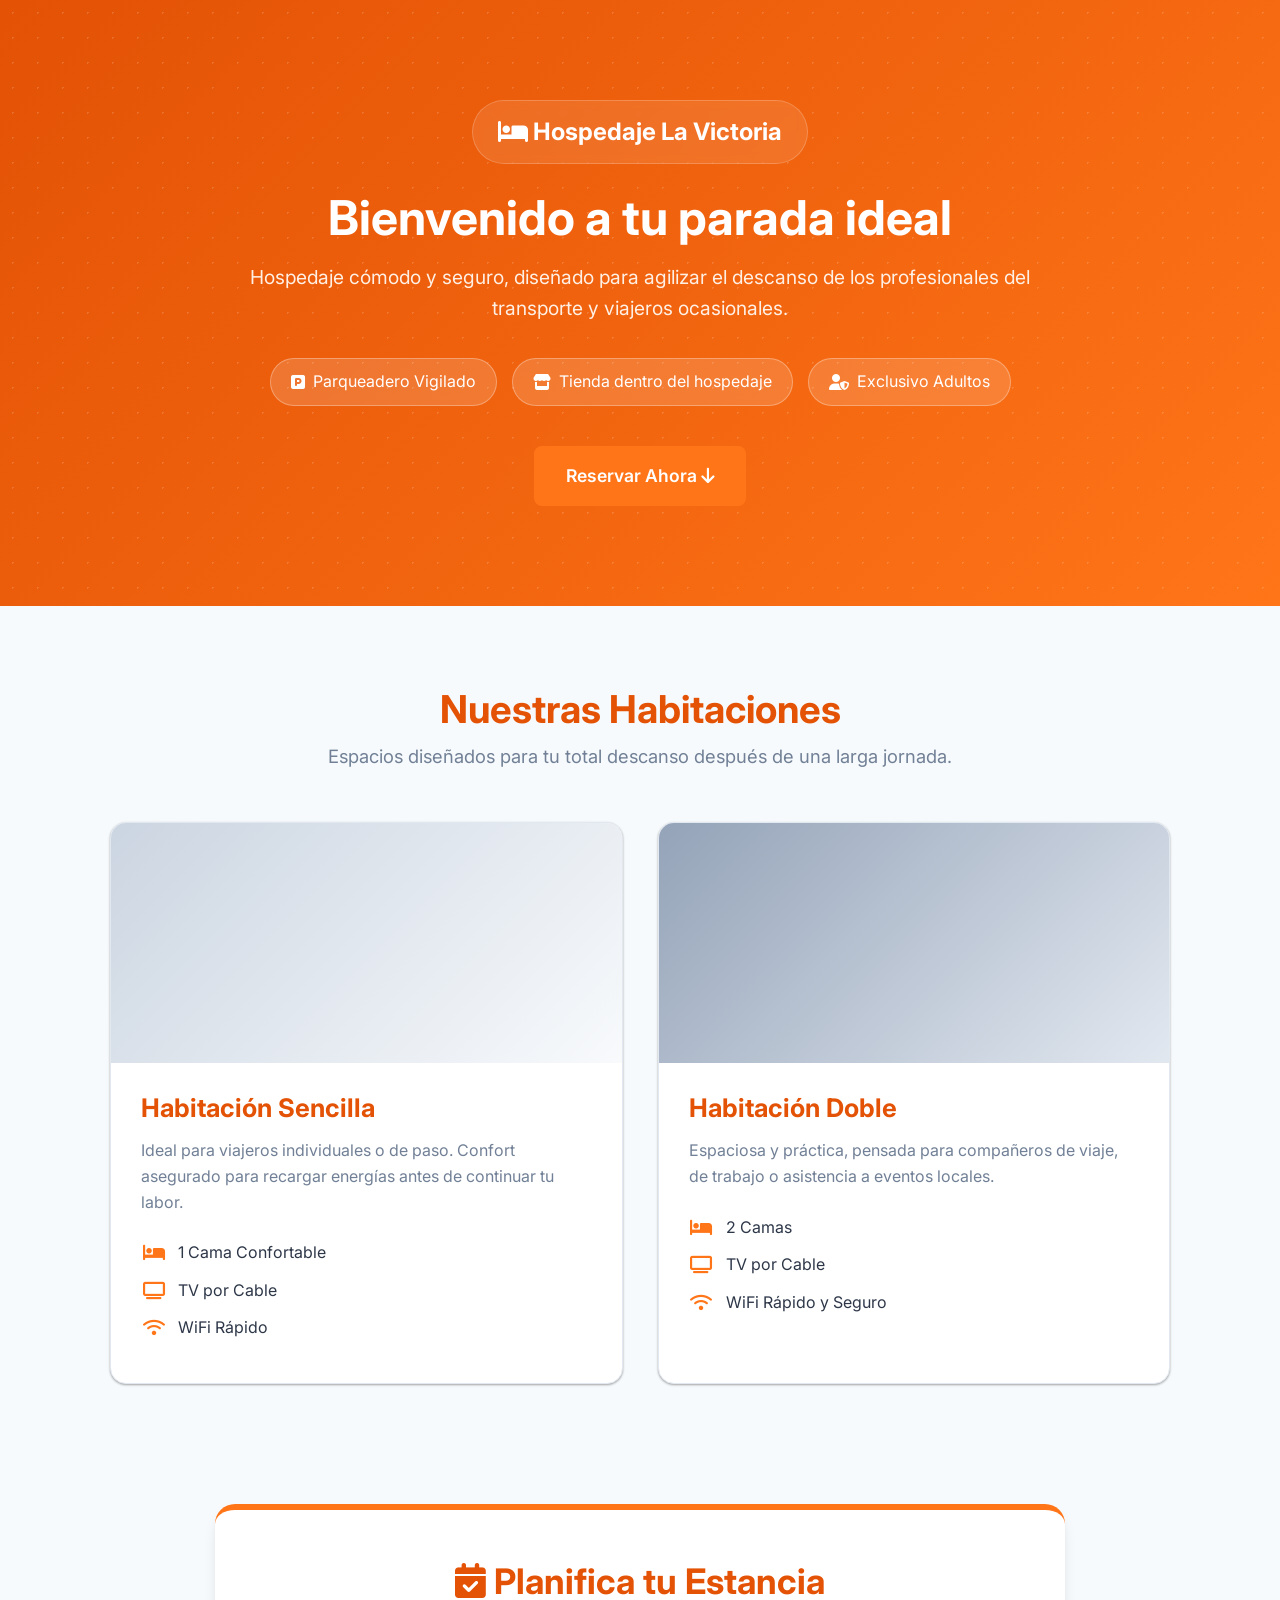
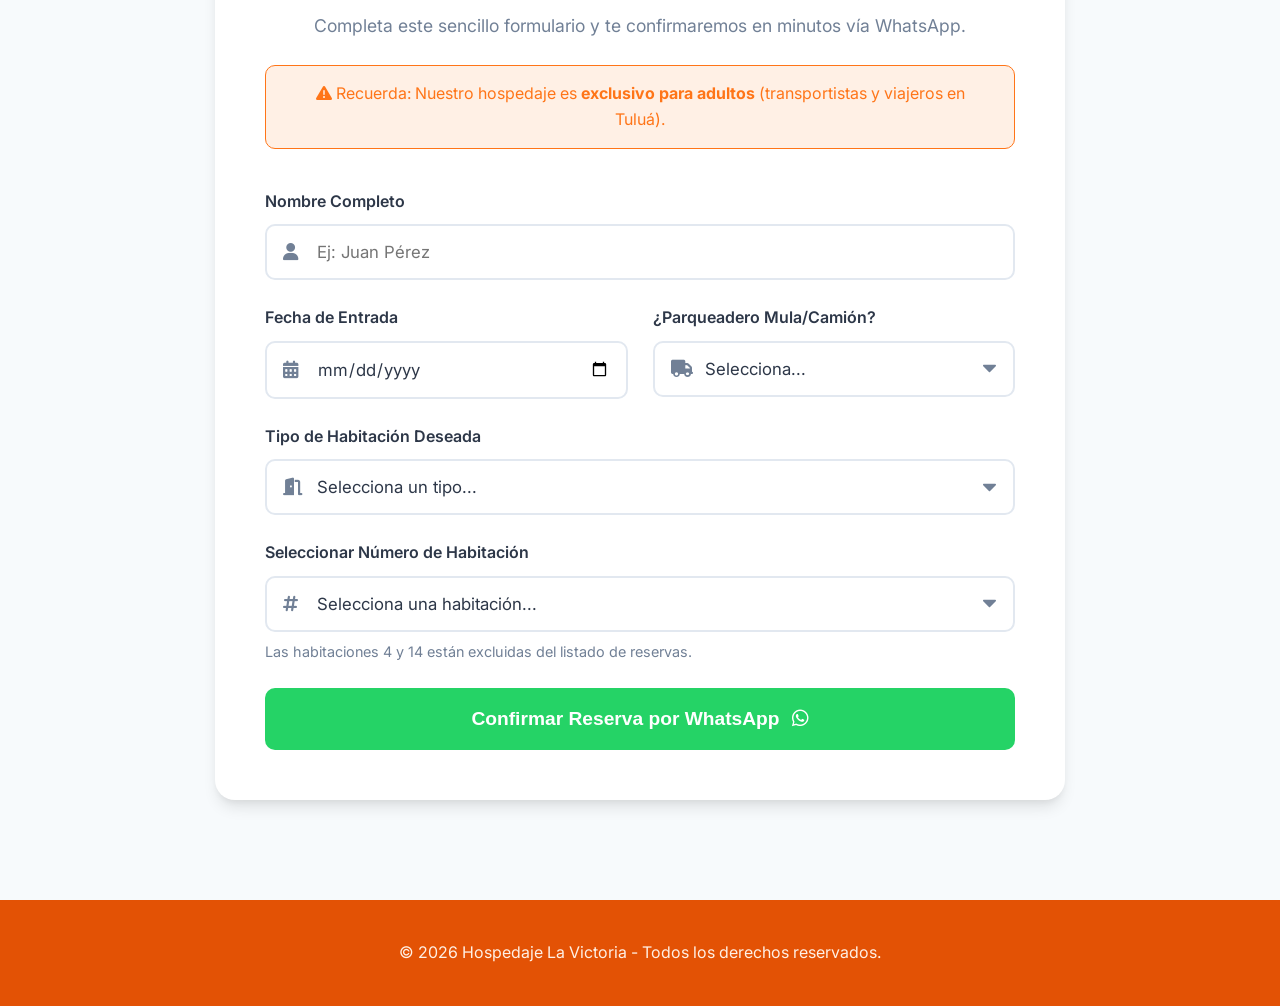
==== index.html @ 3106a043 "Add files via upload" ====
<!DOCTYPE html>
<html lang="es">
<head>
    <meta charset="UTF-8">
    <meta name="viewport" content="width=device-width, initial-scale=1.0">
    <title>Hospedaje La Victoria | Descanso y Comodidad</title>
    <!-- Google Fonts: Inter para máxima legibilidad -->
    <link rel="preconnect" href="https://fonts.googleapis.com">
    <link rel="preconnect" href="https://fonts.gstatic.com" crossorigin>
    <link href="https://fonts.googleapis.com/css2?family=Inter:wght@300;400;600;700&display=swap" rel="stylesheet">
    <!-- Font Awesome para los íconos (mapa, cama, etc.) -->
    <link rel="stylesheet" href="https://cdnjs.cloudflare.com/ajax/libs/font-awesome/6.4.0/css/all.min.css">
    <link rel="stylesheet" href="styles.css">
</head>
<body>
    <!-- Header / Hero Section -->
    <header class="hero">
        <div class="hero-overlay"></div>
        <div class="hero-content">
            <div class="logo">
                <i class="fa-solid fa-bed"></i> Hospedaje La Victoria
            </div>
            <h1>Bienvenido a tu parada ideal</h1>
            <p>Hospedaje cómodo y seguro, diseñado para agilizar el descanso de los profesionales del transporte y viajeros ocasionales.</p>
            <div class="amenities-badges">
                <span><i class="fa-solid fa-square-parking"></i> Parqueadero Vigilado</span>
                <span><i class="fa-solid fa-store"></i> Tienda dentro del hospedaje</span>
                <span><i class="fa-solid fa-user-shield"></i> Exclusivo Adultos</span>
            </div>
            <a href="#reserva" class="btn-primary">Reservar Ahora <i class="fa-solid fa-arrow-down"></i></a>
        </div>
    </header>

    <!-- Rooms Section -->
    <section class="rooms-section" id="habitaciones">
        <div class="container">
            <h2 class="section-title">Nuestras Habitaciones</h2>
            <p class="section-subtitle">Espacios diseñados para tu total descanso después de una larga jornada.</p>

            <div class="rooms-grid">
                <!-- Habitación Sencilla -->
                <div class="room-card">
                    <div class="room-image sencilla">
                        <!-- Imagen representativa por CSS Background -->
                    </div>
                    <div class="room-details">
                        <h3>Habitación Sencilla</h3>
                        <p class="room-desc">Ideal para viajeros individuales o de paso. Confort asegurado para recargar energías antes de continuar tu labor.</p>
                        <ul class="room-features">
                            <li><i class="fa-solid fa-bed"></i> 1 Cama Confortable</li>
                            <li><i class="fa-solid fa-tv"></i> TV por Cable</li>
                            <li><i class="fa-solid fa-wifi"></i> WiFi Rápido</li>
                        </ul>
                    </div>
                </div>

                <!-- Habitación Doble -->
                <div class="room-card">
                    <div class="room-image doble">
                        <!-- Imagen representativa por CSS Background -->
                    </div>
                    <div class="room-details">
                        <h3>Habitación Doble</h3>
                        <p class="room-desc">Espaciosa y práctica, pensada para compañeros de viaje, de trabajo o asistencia a eventos locales.</p>
                        <ul class="room-features">
                            <li><i class="fa-solid fa-bed"></i> 2 Camas</li>
                            <li><i class="fa-solid fa-tv"></i> TV por Cable</li>
                            <li><i class="fa-solid fa-wifi"></i> WiFi Rápido y Seguro</li>
                        </ul>
                    </div>
                </div>
            </div>
        </div>
    </section>

    <!-- Booking Form Section -->
    <section class="booking-section" id="reserva">
        <div class="container">
            <div class="booking-card">
                <div class="booking-header">
                    <h2><i class="fa-solid fa-calendar-check"></i> Planifica tu Estancia</h2>
                    <p>Completa este sencillo formulario y te confirmaremos en minutos vía WhatsApp.</p>
                    <div class="adults-only-notice">
                        <i class="fa-solid fa-triangle-exclamation"></i> Recuerda: Nuestro hospedaje es <strong>exclusivo para adultos</strong> (transportistas y viajeros en Tuluá).
                    </div>
                </div>
                
                <form id="booking-form" class="booking-form">
                    <div class="form-group">
                        <label for="fullName">Nombre Completo</label>
                        <div class="input-wrapper">
                            <i class="fa-solid fa-user"></i>
                            <input type="text" id="fullName" placeholder="Ej: Juan Pérez" required>
                        </div>
                    </div>

                    <div class="form-row">
                        <div class="form-group">
                            <label for="checkIn">Fecha de Entrada</label>
                            <div class="input-wrapper">
                                <i class="fa-solid fa-calendar-days"></i>
                                <input type="date" id="checkIn" required>
                            </div>
                        </div>
                        <div class="form-group">
                            <label for="parking">¿Parqueadero Mula/Camión?</label>
                            <div class="input-wrapper">
                                <i class="fa-solid fa-truck"></i>
                                <select id="parking" required>
                                    <option value="" disabled selected>Selecciona...</option>
                                    <option value="Sí, mula">Sí, mula</option>
                                    <option value="Sí, camión">Sí, camión</option>
                                    <option value="No preciso">No preciso</option>
                                </select>
                            </div>
                        </div>
                    </div>

                    <div class="form-group">
                        <label for="roomType">Tipo de Habitación Deseada</label>
                        <div class="input-wrapper">
                            <i class="fa-solid fa-door-open"></i>
                            <select id="roomType" required>
                                <option value="" disabled selected>Selecciona un tipo...</option>
                                <option value="Sencilla">Habitación Sencilla</option>
                                <option value="Doble">Habitación Doble</option>
                            </select>
                        </div>
                    </div>

                    <div class="form-group">
                        <label for="roomNumber">Seleccionar Número de Habitación</label>
                        <div class="input-wrapper">
                            <i class="fa-solid fa-hashtag"></i>
                            <select id="roomNumber" required>
                                <option value="" disabled selected>Cargando opciones...</option>
                                <!-- JS insertará del 1 al 25 y excluirá el 4 y 14 -->
                            </select>
                        </div>
                        <small class="hint">Las habitaciones 4 y 14 están excluidas del listado de reservas.</small>
                    </div>

                    <button type="submit" class="btn-submit">
                        Confirmar Reserva por WhatsApp <i class="fa-brands fa-whatsapp"></i>
                    </button>
                </form>
            </div>
        </div>
    </section>

    <!-- Footer -->
    <footer>
        <div class="container">
            <p>&copy; <span id="year"></span> Hospedaje La Victoria - Todos los derechos reservados.</p>
        </div>
    </footer>

    <script src="app.js"></script>
</body>
</html>
---- styles.css ----
:root {
    /* Colors - Paleta de descanso y seguridad */
    --primary-blue: #E35205; /* Naranja oscuro corporativo: Primax */
    --secondary-blue: #FF7518; /* Naranja vibrante para botones */
    --accent-blue: #FFF0E5; /* Naranja sutil para fondos de alertas */
    --bg-light: #F7FAFC; /* Gris claro para fondos principales (descanso) */
    --white: #FFFFFF;
    --text-main: #2D3748;
    --text-muted: #718096;
    --border-color: #E2E8F0;
    --whatsapp-green: #25D366;
    
    /* Typography */
    --font-family: 'Inter', system-ui, -apple-system, sans-serif;
    
    /* Shadows */
    --shadow-sm: 0 1px 3px rgba(0,0,0,0.12), 0 1px 2px rgba(0,0,0,0.24);
    --shadow-md: 0 4px 6px rgba(0,0,0,0.1);
    --shadow-lg: 0 10px 15px -3px rgba(0,0,0,0.1), 0 4px 6px -2px rgba(0,0,0,0.05);
    --transition: all 0.3s ease;
}

* {
    margin: 0;
    padding: 0;
    box-sizing: border-box;
}

body {
    font-family: var(--font-family);
    color: var(--text-main);
    background-color: var(--bg-light);
    line-height: 1.6;
    overflow-x: hidden;
}

.container {
    max-width: 1100px;
    margin: 0 auto;
    padding: 0 20px;
}

/* Typography Options */
h1, h2, h3 {
    color: var(--primary-blue);
    line-height: 1.2;
}

/* Buttons */
.btn-primary {
    display: inline-block;
    background-color: var(--secondary-blue);
    color: var(--white);
    padding: 16px 32px;
    border-radius: 8px;
    text-decoration: none;
    font-weight: 600;
    font-size: 1.1rem;
    transition: var(--transition);
    border: none;
    cursor: pointer;
    text-align: center;
}

.btn-primary:hover {
    background-color: var(--primary-blue);
    transform: translateY(-2px);
    box-shadow: var(--shadow-md);
}

/* === HERO SECTION === */
.hero {
    position: relative;
    background: linear-gradient(135deg, var(--primary-blue), var(--secondary-blue));
    color: var(--white);
    padding: 100px 20px;
    text-align: center;
    overflow: hidden;
}

/* Estilo sutil en el fondo para dar aire de estación / ruta */
.hero-overlay {
    position: absolute;
    top: 0;
    left: 0;
    width: 100%;
    height: 100%;
    background-image: radial-gradient(var(--white) 1px, transparent 1px);
    background-size: 25px 25px;
    opacity: 0.15;
    z-index: 1;
}

.hero-content {
    position: relative;
    z-index: 2;
    max-width: 800px;
    margin: 0 auto;
}

.hero .logo {
    font-size: 1.5rem;
    font-weight: 700;
    margin-bottom: 25px;
    display: inline-block;
    padding: 12px 25px;
    background: rgba(255,255,255,0.1);
    border-radius: 50px;
    backdrop-filter: blur(5px);
    border: 1px solid rgba(255,255,255,0.2);
}

.hero h1 {
    font-size: 3rem;
    color: var(--white);
    margin-bottom: 15px;
}

.hero p {
    font-size: 1.2rem;
    color: var(--accent-blue);
    margin-bottom: 35px;
}

.amenities-badges {
    display: flex;
    flex-wrap: wrap;
    justify-content: center;
    gap: 15px;
    margin-bottom: 40px;
}

.amenities-badges span {
    background-color: rgba(255, 255, 255, 0.15);
    padding: 10px 20px;
    border-radius: 30px;
    font-size: 1rem;
    display: flex;
    align-items: center;
    gap: 8px;
    border: 1px solid rgba(255,255,255,0.3);
}

/* === ROOMS SECTION === */
.rooms-section {
    padding: 80px 0;
    background-color: var(--bg-light);
}

.section-title {
    text-align: center;
    font-size: 2.4rem;
    margin-bottom: 10px;
}

.section-subtitle {
    text-align: center;
    color: var(--text-muted);
    margin-bottom: 50px;
    font-size: 1.15rem;
}

.rooms-grid {
    display: grid;
    grid-template-columns: repeat(auto-fit, minmax(340px, 1fr));
    gap: 35px;
}

.room-card {
    background: var(--white);
    border-radius: 16px;
    overflow: hidden;
    box-shadow: var(--shadow-sm);
    transition: var(--transition);
    border: 1px solid var(--border-color);
}

.room-card:hover {
    transform: translateY(-8px);
    box-shadow: var(--shadow-lg);
}

.room-image {
    height: 240px;
    background-size: cover;
    background-position: center;
}

.room-image.sencilla {
    background: linear-gradient(135deg, #cbd5e1, #f8fafc);
}

.room-image.doble {
    background: linear-gradient(135deg, #94a3b8, #e2e8f0);
}

.room-details {
    padding: 30px;
}

.room-details h3 {
    font-size: 1.6rem;
    margin-bottom: 15px;
}

.room-desc {
    color: var(--text-muted);
    font-size: 1rem;
    margin-bottom: 25px;
}

.room-features {
    list-style: none;
}

.room-features li {
    display: flex;
    align-items: center;
    gap: 12px;
    margin-bottom: 12px;
    color: var(--text-main);
    font-size: 1rem;
}

.room-features li i {
    color: var(--secondary-blue);
    width: 25px;
    text-align: center;
    font-size: 1.1rem;
}

/* === BOOKING FORM SECTION === */
.booking-section {
    padding: 40px 0 100px;
}

.booking-card {
    background: var(--white);
    border-radius: 20px;
    box-shadow: var(--shadow-lg);
    padding: 50px;
    max-width: 850px;
    margin: 0 auto;
    border-top: 6px solid var(--secondary-blue);
}

.booking-header {
    text-align: center;
    margin-bottom: 40px;
}

.booking-header h2 {
    font-size: 2.2rem;
    margin-bottom: 10px;
}

.booking-header p {
    color: var(--text-muted);
    font-size: 1.1rem;
}

/* Nota exclusiva de adultos importante! */
.adults-only-notice {
    background-color: var(--accent-blue);
    color: var(--secondary-blue);
    padding: 15px 25px;
    border-radius: 10px;
    margin-top: 25px;
    font-size: 1rem;
    display: inline-block;
    border: 1px solid var(--secondary-blue);
}

.booking-form .form-row {
    display: grid;
    grid-template-columns: 1fr 1fr;
    gap: 25px;
}

.form-group {
    margin-bottom: 25px;
}

.form-group label {
    display: block;
    margin-bottom: 10px;
    font-weight: 600;
    font-size: 1rem;
    color: var(--text-main);
}

.input-wrapper {
    position: relative;
}

.input-wrapper i {
    position: absolute;
    left: 18px;
    top: 50%;
    transform: translateY(-50%);
    color: var(--text-muted);
    font-size: 1.1rem;
}

.input-wrapper input,
.input-wrapper select {
    width: 100%;
    padding: 16px 16px 16px 50px;
    border: 2px solid var(--border-color);
    border-radius: 10px;
    font-family: inherit;
    font-size: 1.05rem;
    color: var(--text-main);
    background-color: var(--white);
    transition: var(--transition);
    appearance: none; /* remove default arrow */
}

.input-wrapper input:focus,
.input-wrapper select:focus {
    outline: none;
    border-color: var(--secondary-blue);
    box-shadow: 0 0 0 4px rgba(43, 108, 176, 0.15);
}

.input-wrapper select {
    background-image: url("data:image/svg+xml;charset=US-ASCII,%3Csvg%20xmlns%3D%22http%3A%2F%2Fwww.w3.org%2F2000%2Fsvg%22%20width%3D%22292.4%22%20height%3D%22292.4%22%3E%3Cpath%20fill%3D%22%23718096%22%20d%3D%22M287%2069.4a17.6%2017.6%200%200%200-13-5.4H18.4c-5%200-9.3%201.8-12.9%205.4A17.6%2017.6%200%200%200%200%2082.2c0%205%201.8%209.3%205.4%2012.9l128%20127.9c3.6%203.6%207.8%205.4%2012.8%205.4s9.2-1.8%2012.8-5.4L287%2095c3.5-3.5%205.4-7.8%205.4-12.8%200-5-1.9-9.2-5.5-12.8z%22%2F%3E%3C%2Fsvg%3E");
    background-repeat: no-repeat, repeat;
    background-position: right 1em top 50%, 0 0;
    background-size: 0.8em auto, 100%;
}

.hint {
    display: block;
    margin-top: 8px;
    font-size: 0.9rem;
    color: var(--text-muted);
}

.btn-submit {
    width: 100%;
    background-color: var(--whatsapp-green);
    color: var(--white);
    padding: 20px;
    border: none;
    border-radius: 10px;
    font-size: 1.2rem;
    font-weight: 700;
    cursor: pointer;
    transition: var(--transition);
    display: flex;
    align-items: center;
    justify-content: center;
    gap: 12px;
    margin-top: 20px;
}

.btn-submit:hover {
    background-color: #1EBE55;
    box-shadow: 0 6px 15px rgba(37, 211, 102, 0.35);
    transform: translateY(-2px);
}

/* === FOOTER === */
footer {
    background-color: var(--primary-blue);
    color: var(--accent-blue);
    text-align: center;
    padding: 40px 20px;
}

/* === RESPONSIVE DESIGN === */
@media (max-width: 768px) {
    .hero h1 {
        font-size: 2.3rem;
    }
    
    .amenities-badges {
        flex-direction: column;
        align-items: center;
    }
    
    .amenities-badges span {
        width: 100%;
        max-width: 300px;
        justify-content: center;
    }

    .booking-form .form-row {
        grid-template-columns: 1fr;
        gap: 0;
    }
    
    .booking-card {
        padding: 30px 20px;
    }

    .btn-submit {
        font-size: 1.1rem;
        padding: 16px;
    }
}
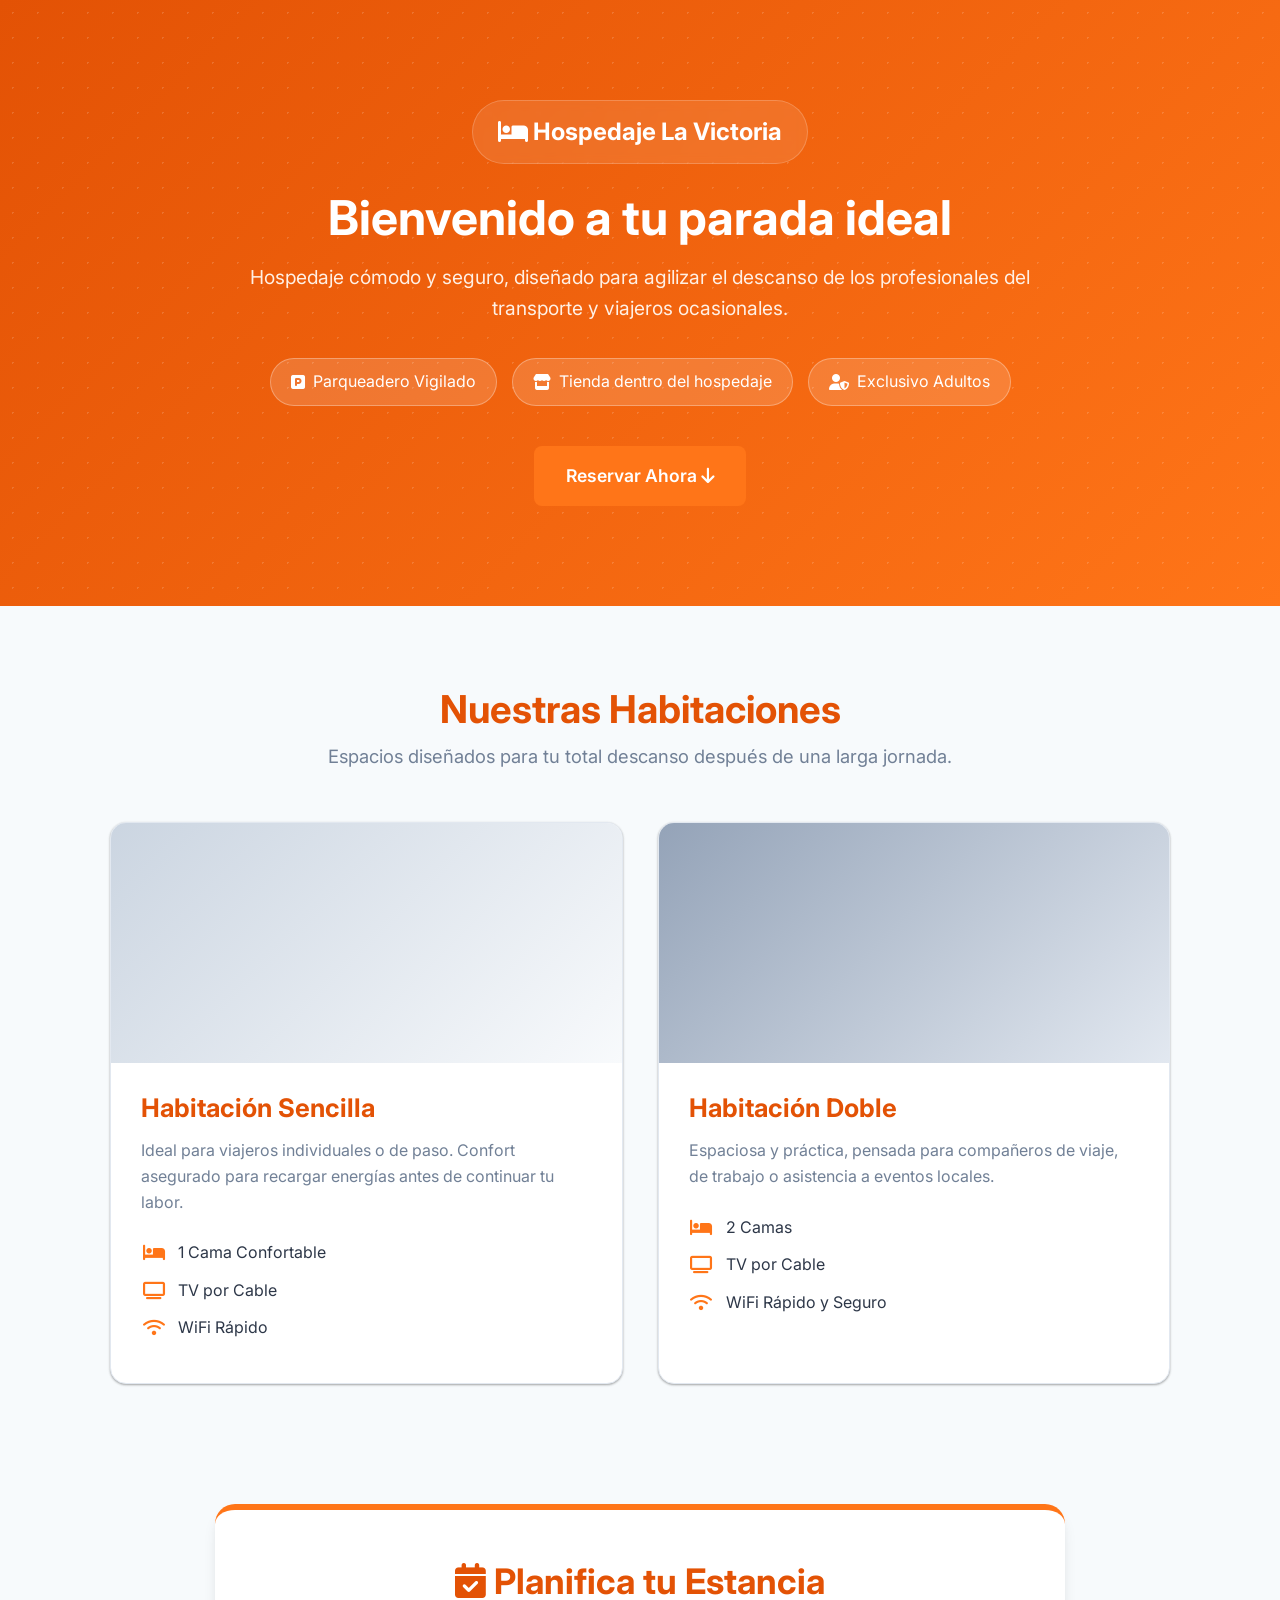
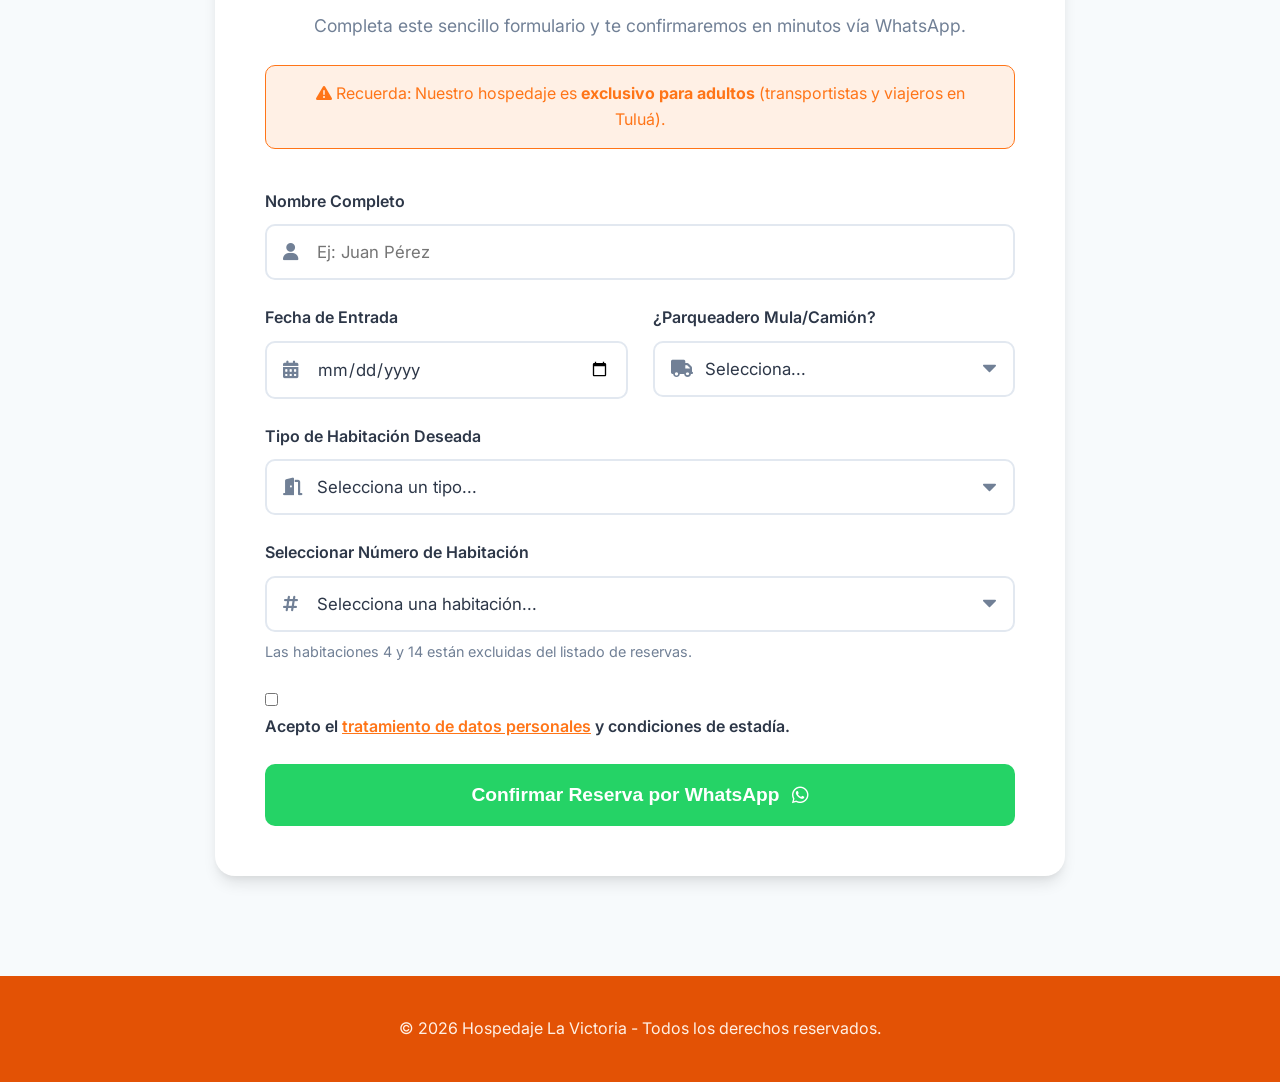
==== commit 4a61602c: "Add files via upload" ====
--- a/index.html
+++ b/index.html
@@ -140,6 +140,11 @@
                         <small class="hint">Las habitaciones 4 y 14 están excluidas del listado de reservas.</small>
                     </div>
 
+                    <div class="form-group checkbox-group">
+                        <input type="checkbox" id="terms" required>
+                        <label for="terms">Acepto el <a href="#" style="color:var(--secondary-blue);">tratamiento de datos personales</a> y condiciones de estadía.</label>
+                    </div>
+
                     <button type="submit" class="btn-submit">
                         Confirmar Reserva por WhatsApp <i class="fa-brands fa-whatsapp"></i>
                     </button>
